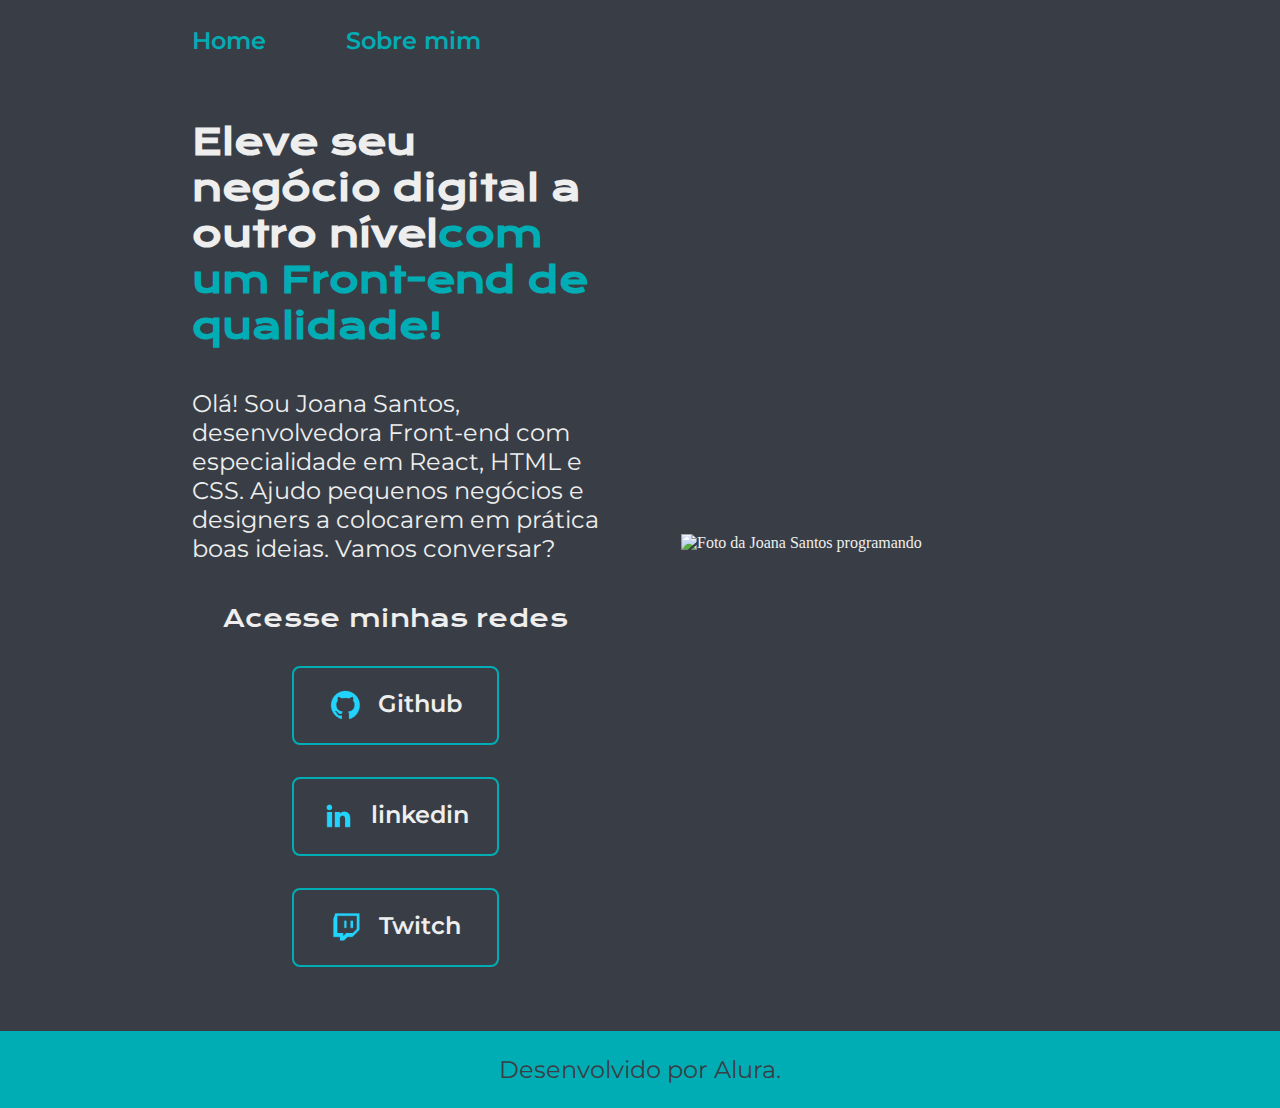
==== index.html @ b0a3ae30 "Add files via upload" ====
<!DOCTYPE html>
<html lang="pt-br">

<head>
    <meta charset="UTF-8">
    <meta http-equiv="X-UA-Compatible" content="IE=edge">
    <meta name="viewport" content="width=device-width, initial-scale=1.0">
    <title>Portifolio</title>
    <link rel="stylesheet" href="./styles/style.css">
</head>

<body>
    <header class="cabecalho">
        <nav class="cabecalho__menu">
            <a class="cabecalho__menu__link" href="index.html">Home</a>
            <a class="cabecalho__menu__link" href="about.html">Sobre mim</a>
        </nav>
    </header>
    <main class="apresentacao">
        <section class="apresentacao__conteudo">
            <h1 class="apresentacao__conteudo__titulo">Eleve seu negócio digital a outro nível<strong 
            class="titulo-destaque">com um Front-end de qualidade!
            </strong></h1>
            <p class="apresentacao__conteudo__texto">Olá! Sou Joana Santos, desenvolvedora
            Front-end com especialidade em React, HTML e
            CSS. Ajudo pequenos negócios e designers a
            colocarem em prática boas ideias. Vamos
            conversar?</p>
            <div class="apresentacao__links">
                <h2 class="apresentacao__links__subtitulo">Acesse minhas redes</h2>
                <a class="apresentacao__links__navegacao" href="https://github.com/rafaballerini">
                    <img src="./assets/github.png">
                Github
                </a>
                <a class="apresentacao__links__navegacao" href="https://linkedin.com/in/rafaellaballerini">
                    <img src="./assets/linkedin.png">
                    linkedin
                </a>
                <a class="apresentacao__links__navegacao" href="https://twitch.tv/guilimadev">
                    <img src="./assets/twitch.png">
                    Twitch
                </a>
            </div>
        </section>
        <img class="apresentacao__img" src="./assets/imagem.png" alt="Foto da Joana Santos programando">
    </main>
    <footer class="rodape">
        <p>Desenvolvido por Alura.</p>
    </footer>
</body>

</html>
---- styles/style.css ----
@import url('https://fonts.googleapis.com/css2?family=Krona+One&family=Montserrat:wght@400;600&display=swap');

:root{
    --cor-um: #393E46;
    --cor-dois: #EEEEEE;
    --cor-tres: #00ADB5;

    --fonte-um: 'Krona One', sans-serif;
    --fonte-dois: 'Montserrat', sans-serif;
}
*{
    margin: 0;
    padding: 0;
}

body{
    box-sizing: border-box;
    background-color: var(--cor-um);
    color: var(--cor-dois);
}
.cabecalho{
    padding: 2% 0% 0% 15%;

}
.cabecalho__menu{
    display: flex;
    gap: 80px;
}
.cabecalho__menu__link{
    font-family: var(--fonte-dois);
    font-size: 1.5rem;
    font-weight: 600;
    color: var(--cor-tres);
    text-decoration: none;
}
.apresentacao{
    padding: 5% 15%;
    display: flex;
    align-items: center;
    justify-content: space-between;
    gap: 82px;
}
.apresentacao__conteudo{
    width: 50%;
    display: flex;
    flex-direction: column;
    gap: 40px;
}

.apresentacao__conteudo__titulo{
    font-size: 2.25rem;
    font-family: var(--fonte-um);
}
.titulo-destaque{
    color: var(--cor-tres);
}
.apresentacao__conteudo__texto{
    font-size: 1.5rem;
    font-family: var(--fonte-dois);
}

.apresentacao__links{
    display: flex;
    flex-direction: column;
    justify-content: space-between;
    align-items: center;
    gap: 32px;
}
.apresentacao__links__subtitulo{
    font-family: var(--fonte-um);
    font-weight: 400;
    font-size: 1.5rem;
}
.apresentacao__links__navegacao{
    display: flex;
    justify-content: center;
    gap: 16px;
    border: 2px solid var(--cor-tres);
    width: 50%;
    text-align: center;
    border-radius: 8px;
    font-size: 1.5rem;
    font-weight: 600;
    padding: 21.5px 0;
    text-decoration: none;
    color: var(--cor-dois);
    font-family: var(--fonte-dois);
}
.apresentacao__links__link:hover{
    background-color: #272727;
}
.apresentacao__img{
    width: 50%;
}
.rodape{
    color: var(--cor-um);
    background-color: var(--cor-tres);
    padding: 24px;
    text-align: center;
    font-family: var(--fonte-dois);
    font-size: 1.5rem;
    font-weight: 400;
}
@media (max-width: 1250px){
    .cabecalho {
        padding: 10%;
    }
    
    .cabecalho__menu{
        justify-content: center;
    }

    .apresentacao{
        flex-direction: column-reverse;
        padding: 5%;
    }

    .apresentacao__conteudo{
        width: auto;
         
    }
}
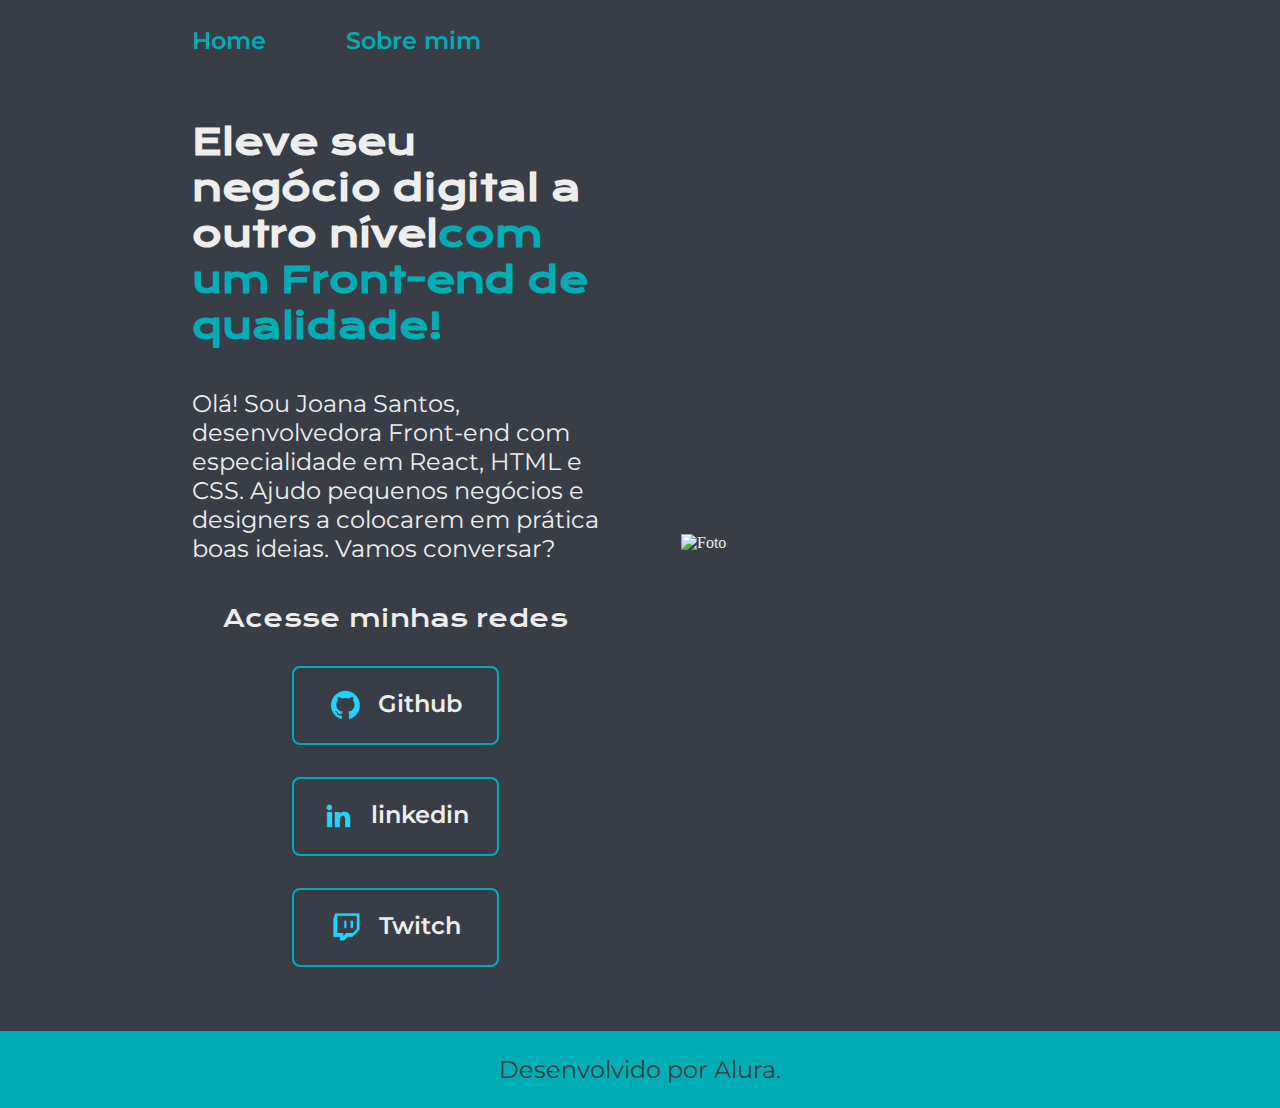
==== commit c68e5782: "Add files via upload" ====
--- a/index.html
+++ b/index.html
@@ -42,7 +42,7 @@
                 </a>
             </div>
         </section>
-        <img class="apresentacao__img" src="./assets/imagem.png" alt="Foto da Joana Santos programando">
+        <img class="apresentacao__img" src="./assets/imagem.png" alt="Foto">
     </main>
     <footer class="rodape">
         <p>Desenvolvido por Alura.</p>
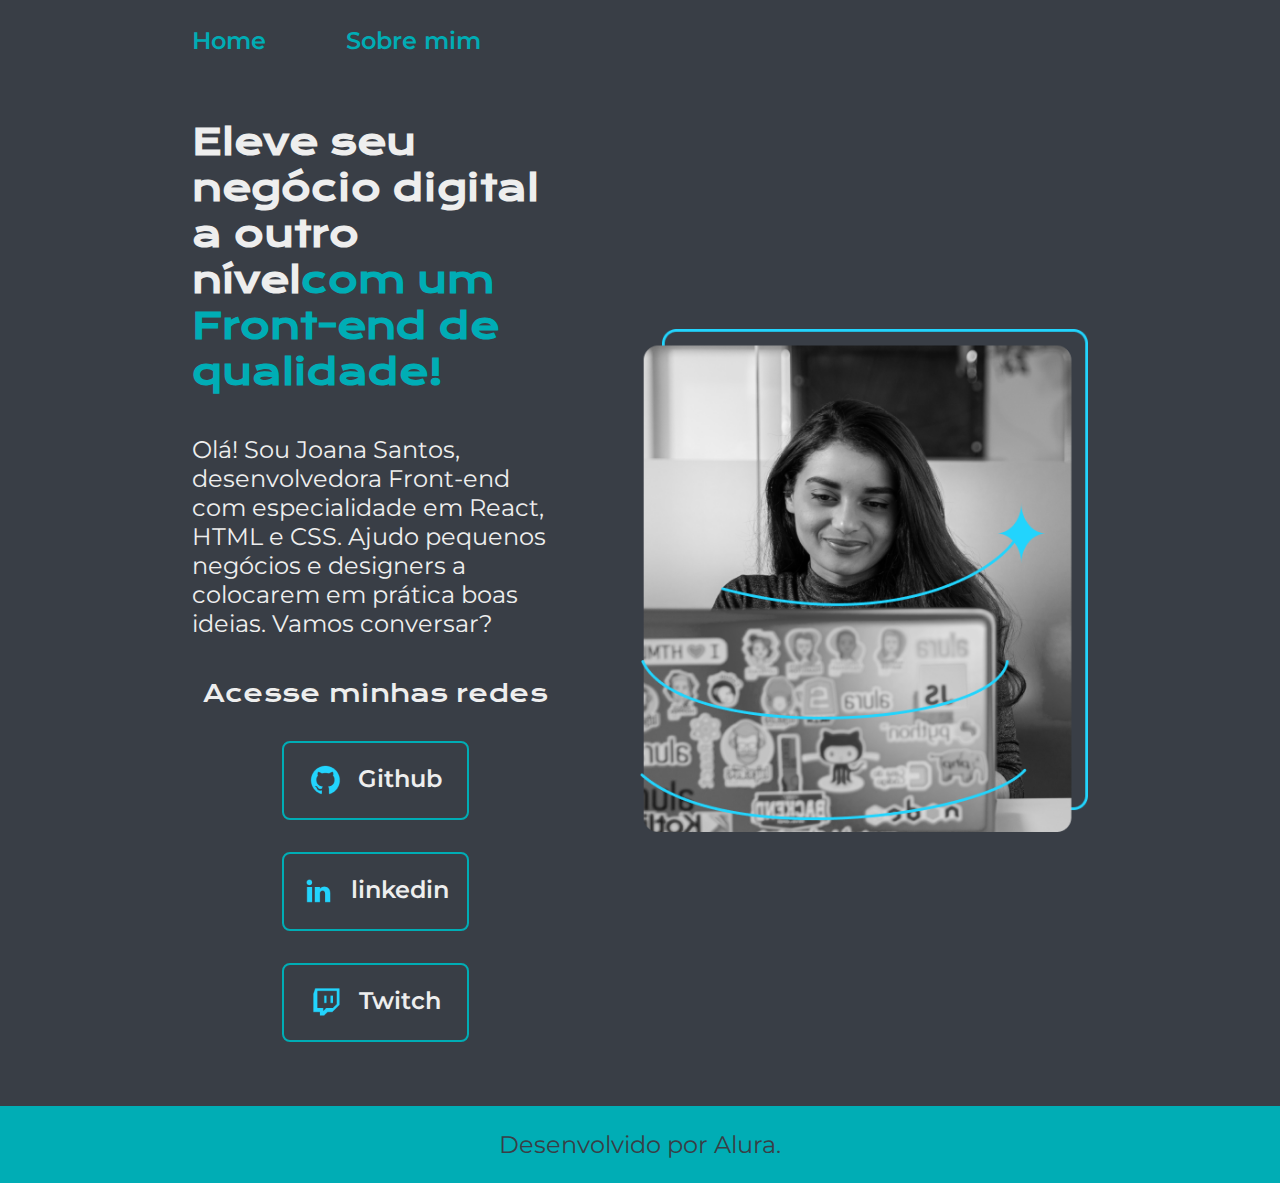
==== commit e554a203: "Add files via upload" ====
--- a/index.html
+++ b/index.html
@@ -42,7 +42,7 @@
                 </a>
             </div>
         </section>
-        <img class="apresentacao__img" src="./assets/imagem.png" alt="Foto">
+        <img class="apresentacao__img" src="./assets/Imagem.png" alt="Foto">
     </main>
     <footer class="rodape">
         <p>Desenvolvido por Alura.</p>
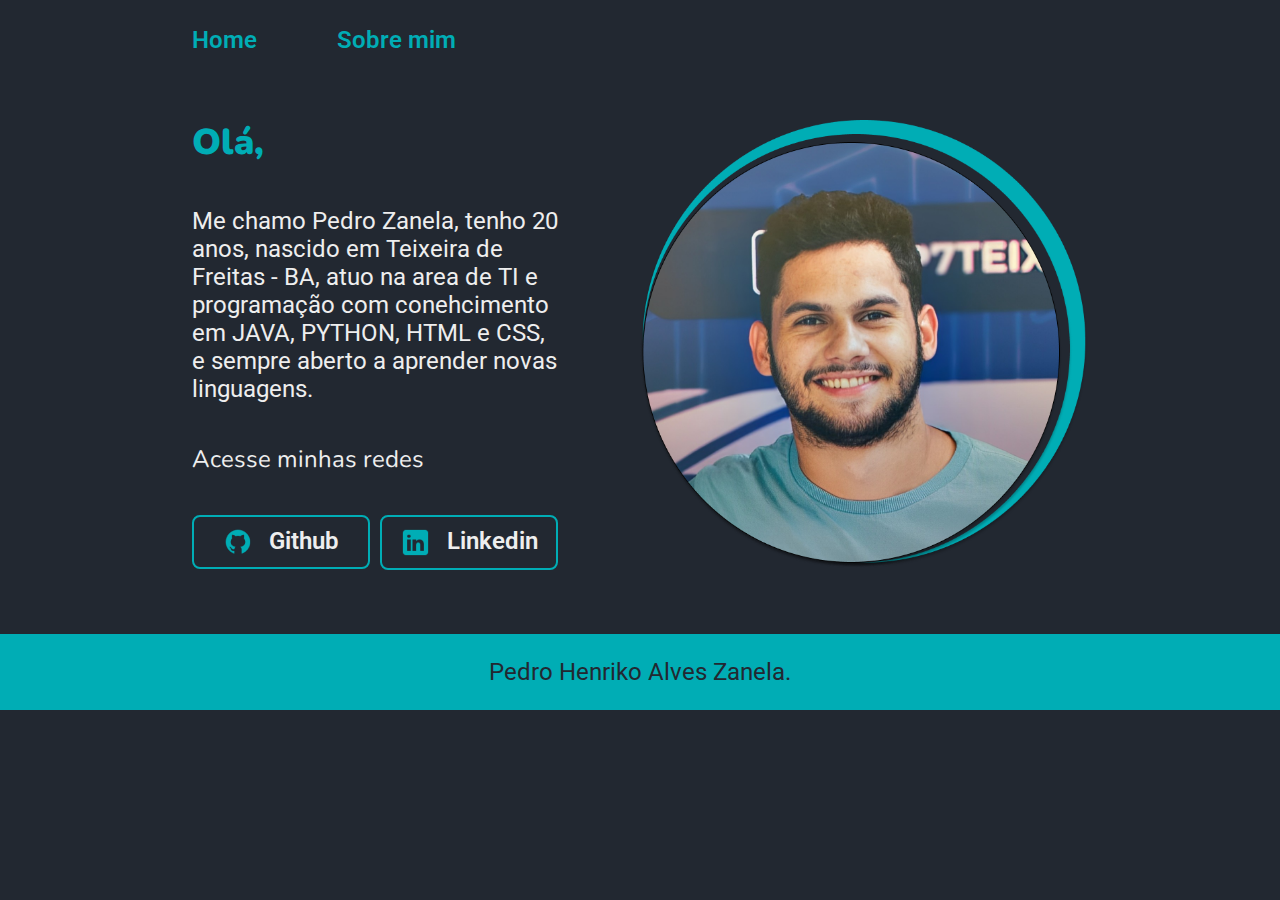
==== commit bd53c57d: "Add files via upload" ====
--- a/index.html
+++ b/index.html
@@ -18,34 +18,26 @@
     </header>
     <main class="apresentacao">
         <section class="apresentacao__conteudo">
-            <h1 class="apresentacao__conteudo__titulo">Eleve seu negócio digital a outro nível<strong 
-            class="titulo-destaque">com um Front-end de qualidade!
+            <h1 class="apresentacao__conteudo__titulo"><strong 
+            class="titulo-destaque">Olá,
             </strong></h1>
-            <p class="apresentacao__conteudo__texto">Olá! Sou Joana Santos, desenvolvedora
-            Front-end com especialidade em React, HTML e
-            CSS. Ajudo pequenos negócios e designers a
-            colocarem em prática boas ideias. Vamos
-            conversar?</p>
+            <p class="apresentacao__conteudo__texto">Me chamo Pedro Zanela, tenho 20 anos, nascido em Teixeira de Freitas - BA, atuo na area de TI e programação com conehcimento em JAVA, PYTHON, HTML e CSS, e sempre aberto a aprender novas linguagens.</p>
+            <h2 class="apresentacao__links__subtitulo">Acesse minhas redes</h2>
             <div class="apresentacao__links">
-                <h2 class="apresentacao__links__subtitulo">Acesse minhas redes</h2>
-                <a class="apresentacao__links__navegacao" href="https://github.com/rafaballerini">
-                    <img src="./assets/github.png">
+                <a class="apresentacao__links__navegacao" href="https://github.com/PedroHAZanela">
+                    <img src="./assets/icons8-github-64.png">
                 Github
                 </a>
-                <a class="apresentacao__links__navegacao" href="https://linkedin.com/in/rafaellaballerini">
-                    <img src="./assets/linkedin.png">
-                    linkedin
-                </a>
-                <a class="apresentacao__links__navegacao" href="https://twitch.tv/guilimadev">
-                    <img src="./assets/twitch.png">
-                    Twitch
+                <a class="apresentacao__links__navegacao" href="https://www.linkedin.com/in/pedro-henriko-alves-zanela-44305a2ab/">
+                    <img src="./assets/icons8-linkedin-50.png">
+                    Linkedin
                 </a>
             </div>
         </section>
-        <img class="apresentacao__img" src="./assets/Imagem.png" alt="Foto">
+        <img class="apresentacao__img" src="./assets/foto.png" alt="Foto">
     </main>
     <footer class="rodape">
-        <p>Desenvolvido por Alura.</p>
+        <p>Pedro Henriko Alves Zanela.</p>
     </footer>
 </body>
 
--- a/styles/style.css
+++ b/styles/style.css
@@ -1,12 +1,13 @@
-@import url('https://fonts.googleapis.com/css2?family=Krona+One&family=Montserrat:wght@400;600&display=swap');
+@import url('https://fonts.googleapis.com/css2?family=Nunito&family=Roboto&display=swap');
 
 :root{
-    --cor-um: #393E46;
+    --cor-um: #222831;
     --cor-dois: #EEEEEE;
     --cor-tres: #00ADB5;
+    --cor-quatro: #393E46;
 
-    --fonte-um: 'Krona One', sans-serif;
-    --fonte-dois: 'Montserrat', sans-serif;
+    --fonte-um: 'Nunito', sans-serif;
+    --fonte-dois: 'Roboto', sans-serif;
 }
 *{
     margin: 0;
@@ -61,10 +62,10 @@
 
 .apresentacao__links{
     display: flex;
-    flex-direction: column;
+    flex-direction:;
     justify-content: space-between;
     align-items: center;
-    gap: 32px;
+    gap: 10px;
 }
 .apresentacao__links__subtitulo{
     font-family: var(--fonte-um);
@@ -81,7 +82,7 @@
     border-radius: 8px;
     font-size: 1.5rem;
     font-weight: 600;
-    padding: 21.5px 0;
+    padding: 10px 0;
     text-decoration: none;
     color: var(--cor-dois);
     font-family: var(--fonte-dois);
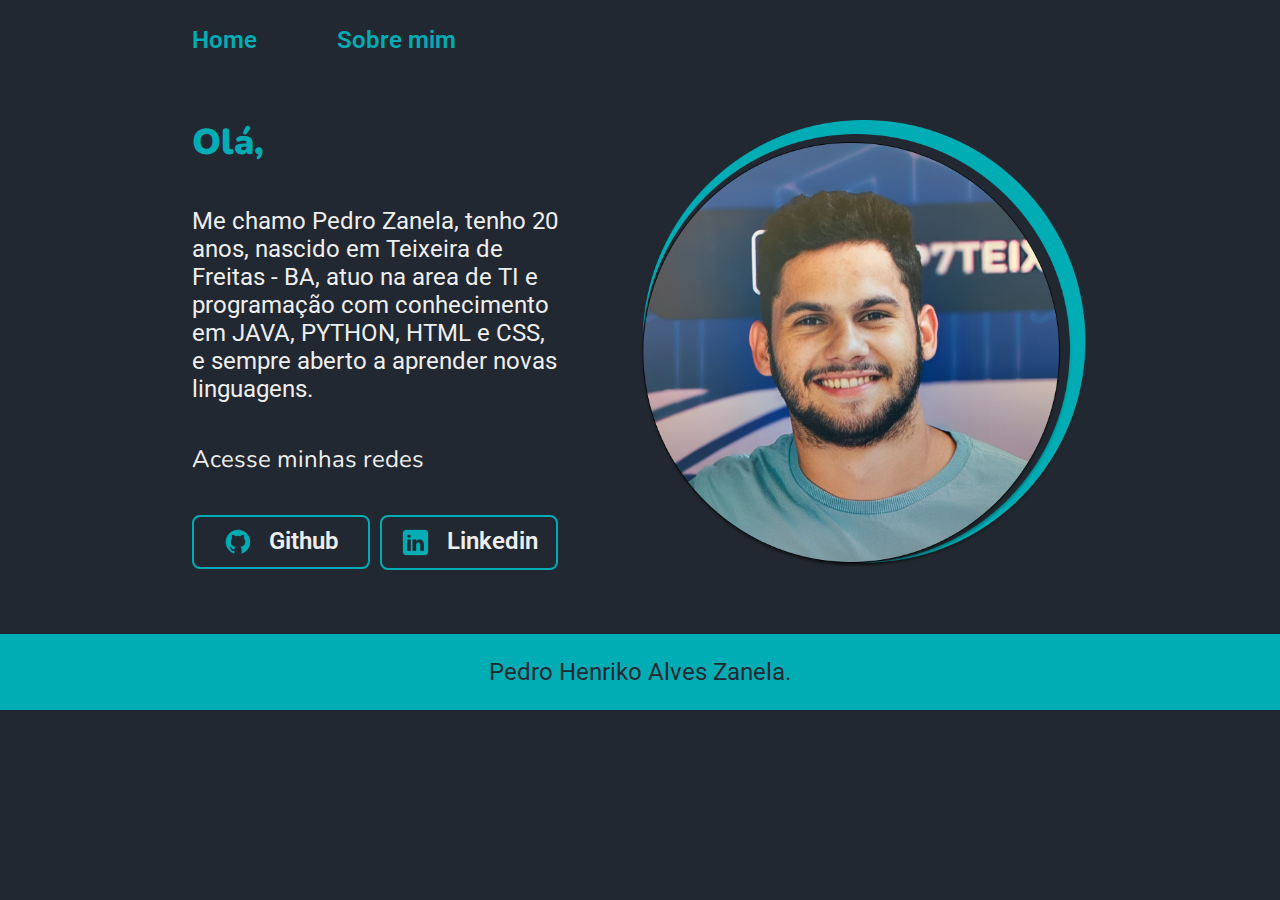
==== commit 069d2856: "Add files via upload" ====
--- a/index.html
+++ b/index.html
@@ -21,7 +21,7 @@
             <h1 class="apresentacao__conteudo__titulo"><strong 
             class="titulo-destaque">Olá,
             </strong></h1>
-            <p class="apresentacao__conteudo__texto">Me chamo Pedro Zanela, tenho 20 anos, nascido em Teixeira de Freitas - BA, atuo na area de TI e programação com conehcimento em JAVA, PYTHON, HTML e CSS, e sempre aberto a aprender novas linguagens.</p>
+            <p class="apresentacao__conteudo__texto">Me chamo Pedro Zanela, tenho 20 anos, nascido em Teixeira de Freitas - BA, atuo na area de TI e programação com conhecimento em JAVA, PYTHON, HTML e CSS, e sempre aberto a aprender novas linguagens.</p>
             <h2 class="apresentacao__links__subtitulo">Acesse minhas redes</h2>
             <div class="apresentacao__links">
                 <a class="apresentacao__links__navegacao" href="https://github.com/PedroHAZanela">
--- a/styles/style.css
+++ b/styles/style.css
@@ -62,7 +62,7 @@
 
 .apresentacao__links{
     display: flex;
-    flex-direction:;
+    flex-direction:row;
     justify-content: space-between;
     align-items: center;
     gap: 10px;
@@ -87,8 +87,8 @@
     color: var(--cor-dois);
     font-family: var(--fonte-dois);
 }
-.apresentacao__links__link:hover{
-    background-color: #272727;
+.apresentacao__links__navegacao:hover{
+    background-color: var(--cor-quatro);
 }
 .apresentacao__img{
     width: 50%;
